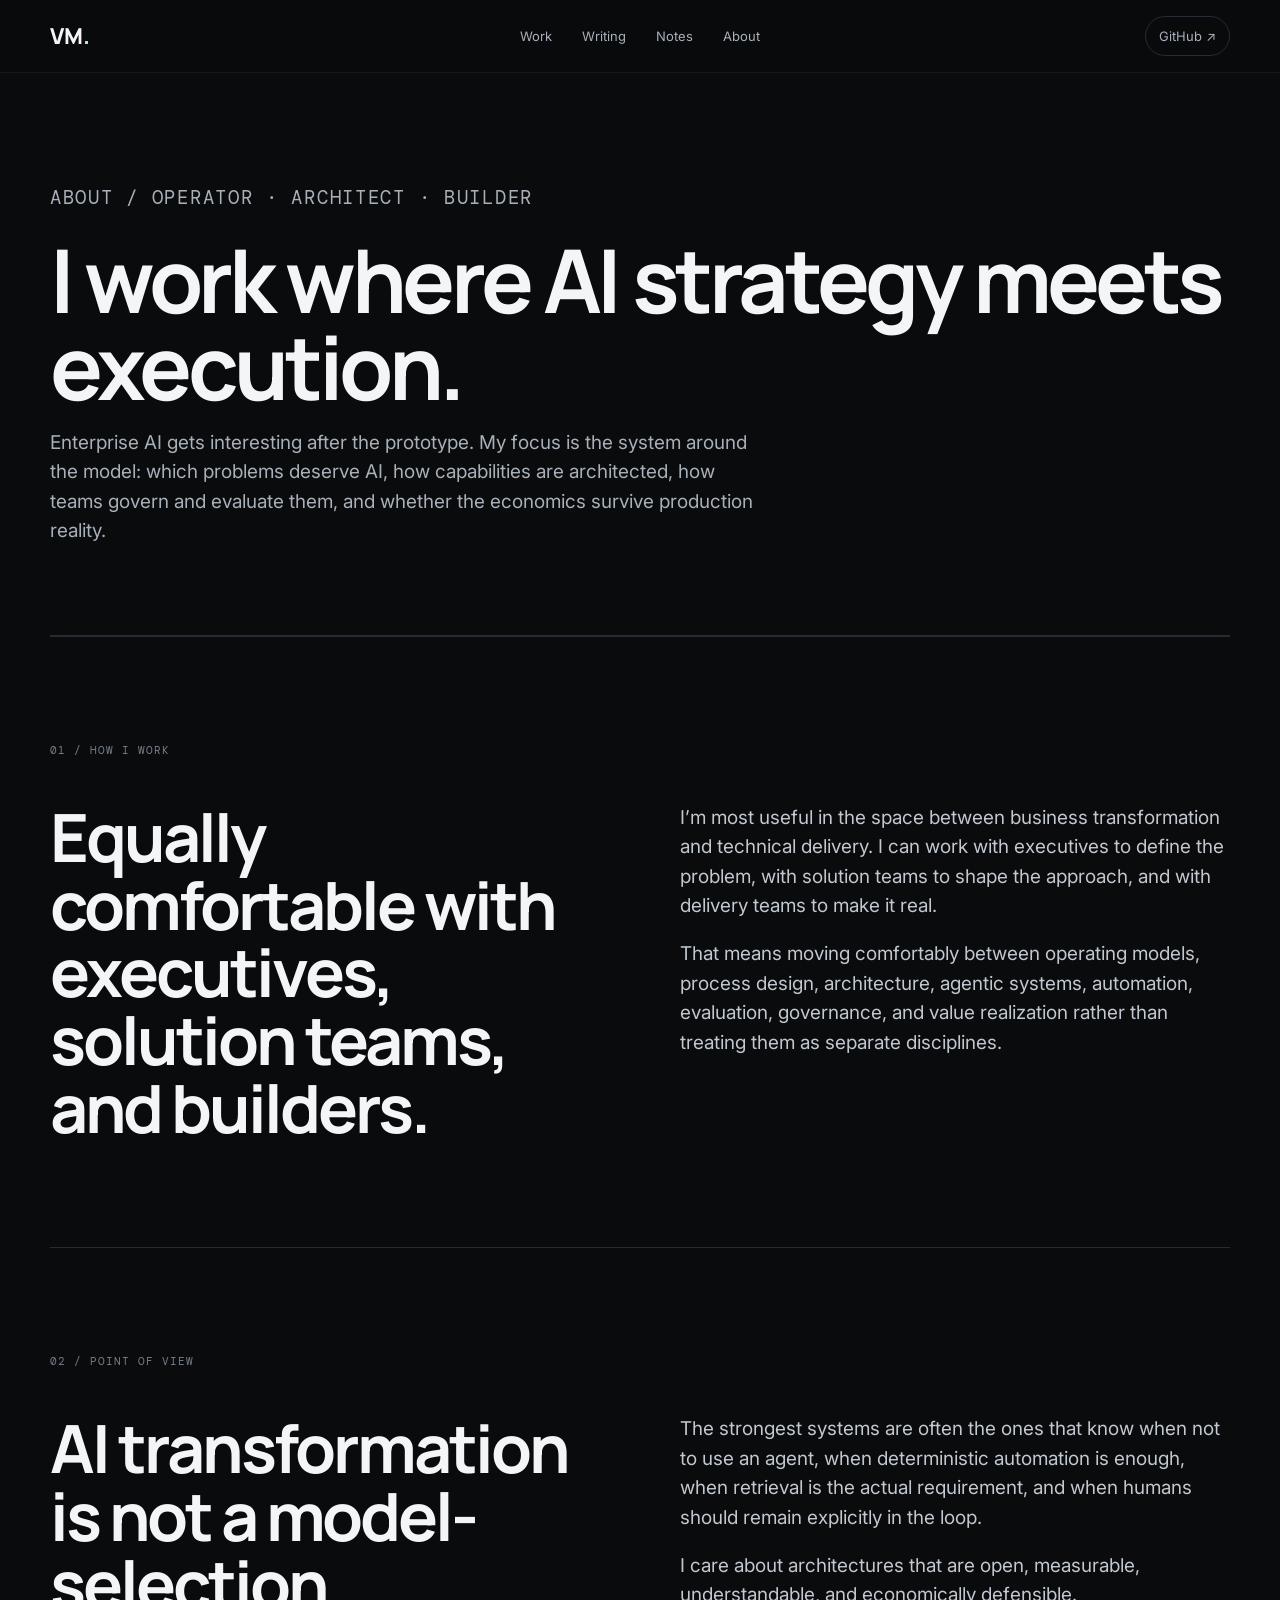
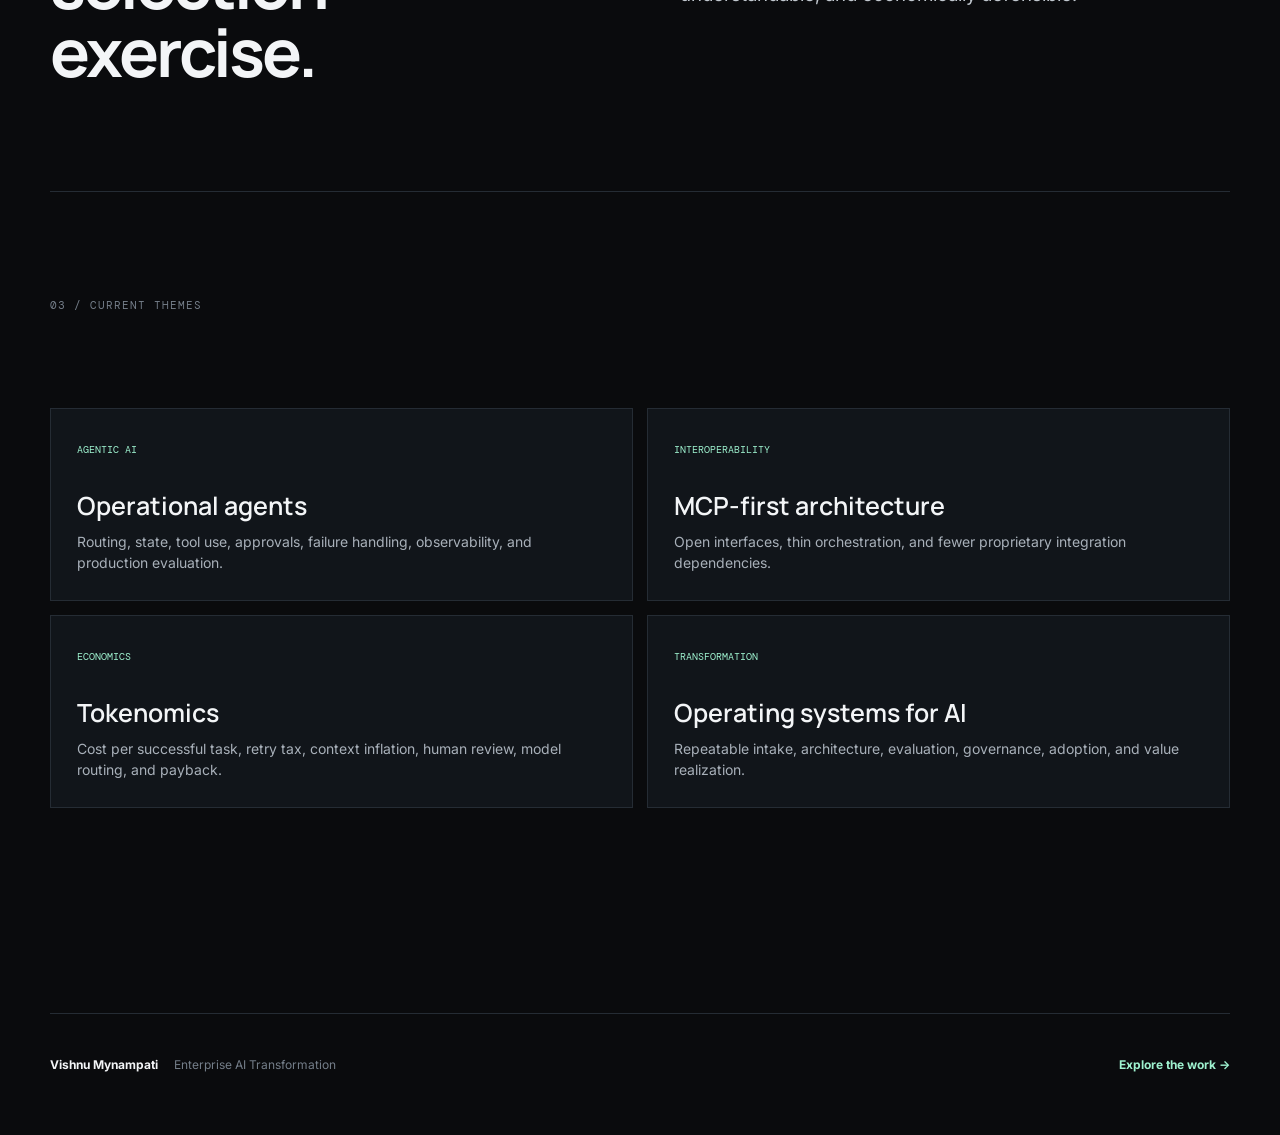
==== about.html @ d2054515 "Add dedicated about page" ====
<!doctype html><html lang="en"><head><meta charset="utf-8"><meta name="viewport" content="width=device-width,initial-scale=1"><title>About | Vishnu Mynampati</title><link rel="preconnect" href="https://fonts.googleapis.com"><link rel="preconnect" href="https://fonts.gstatic.com" crossorigin><link href="https://fonts.googleapis.com/css2?family=DM+Mono:wght@400;500&family=Inter:wght@400;500;600&family=Manrope:wght@500;600;700;800&display=swap" rel="stylesheet"><link rel="stylesheet" href="styles.css"></head><body><header class="nav-shell"><nav class="nav wrap"><a class="brand" href="index.html">VM<span>.</span></a><div class="nav-links"><a href="work.html">Work</a><a href="writing.html">Writing</a><a href="notes.html">Notes</a><a href="about.html">About</a></div><a class="nav-cta" href="https://github.com/VishnuMy">GitHub ↗</a></nav></header><main><section class="article-hero wrap"><p class="kicker">ABOUT / OPERATOR · ARCHITECT · BUILDER</p><h1>I work where AI strategy meets execution.</h1><p>Enterprise AI gets interesting after the prototype. My focus is the system around the model: which problems deserve AI, how capabilities are architected, how teams govern and evaluate them, and whether the economics survive production reality.</p></section><section class="about section wrap"><p class="section-index">01 / HOW I WORK</p><div class="about-grid"><h2>Equally comfortable with executives, solution teams, and builders.</h2><div class="about-copy"><p>I’m most useful in the space between business transformation and technical delivery. I can work with executives to define the problem, with solution teams to shape the approach, and with delivery teams to make it real.</p><p>That means moving comfortably between operating models, process design, architecture, agentic systems, automation, evaluation, governance, and value realization rather than treating them as separate disciplines.</p></div></div></section><section class="manifesto wrap section"><p class="section-index">02 / POINT OF VIEW</p><div class="manifesto-grid"><h2>AI transformation is not a model-selection exercise.</h2><div class="manifesto-copy"><p>The strongest systems are often the ones that know when not to use an agent, when deterministic automation is enough, when retrieval is the actual requirement, and when humans should remain explicitly in the loop.</p><p>I care about architectures that are open, measurable, understandable, and economically defensible.</p></div></div></section><section class="section wrap"><p class="section-index">03 / CURRENT THEMES</p><div class="note-list"><div class="note-card"><span>AGENTIC AI</span><h2>Operational agents</h2><p>Routing, state, tool use, approvals, failure handling, observability, and production evaluation.</p></div><div class="note-card"><span>INTEROPERABILITY</span><h2>MCP-first architecture</h2><p>Open interfaces, thin orchestration, and fewer proprietary integration dependencies.</p></div><div class="note-card"><span>ECONOMICS</span><h2>Tokenomics</h2><p>Cost per successful task, retry tax, context inflation, human review, model routing, and payback.</p></div><div class="note-card"><span>TRANSFORMATION</span><h2>Operating systems for AI</h2><p>Repeatable intake, architecture, evaluation, governance, adoption, and value realization.</p></div></div></section></main><footer class="footer wrap"><div><strong>Vishnu Mynampati</strong><span>Enterprise AI Transformation</span></div><div><a class="text-link" href="work.html">Explore the work →</a></div></footer></body></html>
---- styles.css ----
:root{
  --bg:#0a0b0d;--bg2:#0e1114;--panel:#11151a;--panel2:#151a20;--line:#252c34;
  --text:#f3f5f7;--muted:#a8b0b9;--muted2:#747e89;--accent:#9ef2cf;--accent2:#d9fff0;
  --max:1180px
}
*{box-sizing:border-box}html{scroll-behavior:smooth}body{margin:0;background:var(--bg);color:var(--text);font-family:Inter,Arial,sans-serif;line-height:1.55}.noise{position:fixed;inset:0;pointer-events:none;opacity:.025;background-image:url("data:image/svg+xml,%3Csvg xmlns='http://www.w3.org/2000/svg' width='180' height='180' viewBox='0 0 180 180'%3E%3Cfilter id='n'%3E%3CfeTurbulence type='fractalNoise' baseFrequency='.8' numOctaves='3' stitchTiles='stitch'/%3E%3C/filter%3E%3Crect width='100%25' height='100%25' filter='url(%23n)' opacity='.8'/%3E%3C/svg%3E")}.wrap{width:min(var(--max),calc(100% - 44px));margin:auto}.nav-shell{position:sticky;top:0;z-index:20;background:rgba(10,11,13,.88);backdrop-filter:blur(18px);border-bottom:1px solid rgba(255,255,255,.06)}.nav{height:72px;display:grid;grid-template-columns:1fr auto 1fr;align-items:center}.brand{font:800 22px Manrope,sans-serif;color:var(--text);text-decoration:none}.brand span{color:var(--accent)}.nav-links{display:flex;gap:30px}.nav-links a,.nav-cta{font-size:13px;color:var(--muted);text-decoration:none}.nav-links a:hover,.nav-cta:hover{color:var(--text)}.nav-cta{justify-self:end;border:1px solid var(--line);padding:9px 13px;border-radius:999px}.hero{min-height:78vh;padding:110px 0 90px;display:grid;grid-template-columns:minmax(0,1.55fr) minmax(320px,.65fr);gap:80px;align-items:end}.kicker,.section-index,.panel-label,.project-meta,.quote-card>span,.note-grid span{font-family:"DM Mono",monospace;letter-spacing:.09em;text-transform:uppercase}.kicker{font-size:12px;color:var(--accent);margin:0 0 24px}.hero h1{font:700 clamp(54px,7.5vw,102px)/.95 Manrope,sans-serif;letter-spacing:-.055em;margin:0;max-width:980px}.hero-lede{font-size:21px;color:#c6cdd4;max-width:820px;margin:32px 0 0}.hero-actions{display:flex;gap:12px;margin-top:36px}.button{display:inline-flex;align-items:center;justify-content:center;padding:12px 17px;text-decoration:none;font-weight:700;font-size:14px;border-radius:4px}.button.primary{background:var(--text);color:var(--bg)}.button.secondary{border:1px solid var(--line);color:var(--text)}.hero-panel{border-left:1px solid var(--line);padding-left:28px}.panel-label{font-size:11px;color:var(--muted2)}.panel-rule{width:36px;height:1px;background:var(--accent);margin:16px 0 24px}.panel-big{font:600 24px/1.2 Manrope,sans-serif;margin:0 0 30px}.panel-list{display:grid;gap:11px}.panel-list span{font:12px "DM Mono",monospace;color:var(--muted)}.section{padding:105px 0;border-top:1px solid var(--line)}.section-index{font-size:11px;color:var(--muted2);margin:0 0 44px}.manifesto-grid,.about-grid,.writing-layout{display:grid;grid-template-columns:1fr 1fr;gap:80px}.manifesto h2,.section-head h2,.writing-feature h2,.about h2{font:700 clamp(40px,5.2vw,70px)/1.02 Manrope,sans-serif;letter-spacing:-.045em;margin:0}.manifesto-copy,.about-copy{font-size:19px;color:#c1c8cf}.manifesto-copy p:first-child,.about-copy p:first-child{margin-top:0}.section-head{display:flex;justify-content:space-between;align-items:end;gap:40px;margin-bottom:45px}.section-head p{max-width:430px;color:var(--muted);margin:0}.pipeline{display:grid;grid-template-columns:repeat(7,1fr);border:1px solid var(--line);margin-bottom:28px}.stage{min-height:170px;padding:20px 16px;border-right:1px solid var(--line);display:flex;flex-direction:column}.stage:last-child{border-right:0}.stage span{font:11px "DM Mono",monospace;color:var(--accent)}.stage strong{font:600 19px Manrope,sans-serif;margin-top:auto}.stage small{font-size:12px;color:var(--muted);margin-top:8px}.text-link{color:var(--accent);text-decoration:none;font-weight:700}.project-grid{display:grid;grid-template-columns:repeat(2,1fr);gap:16px}.project{min-height:310px;background:linear-gradient(180deg,var(--panel),#0f1317);border:1px solid var(--line);padding:28px;text-decoration:none;color:inherit;display:flex;flex-direction:column;transition:transform .18s ease,border-color .18s ease}.project:hover{transform:translateY(-3px);border-color:#3d4854}.project.flagship{grid-column:1/-1;min-height:340px;background:radial-gradient(circle at 85% 20%,rgba(158,242,207,.08),transparent 28%),linear-gradient(180deg,#12181c,#0f1316)}.project-meta{display:flex;justify-content:space-between;font-size:10px;color:var(--muted2)}.project h3{font:700 34px/1.05 Manrope,sans-serif;letter-spacing:-.035em;margin:70px 0 14px}.project.flagship h3{font-size:46px}.project p{color:var(--muted);max-width:720px;margin:0}.project-foot{margin-top:auto;display:flex;justify-content:space-between;align-items:center;color:var(--accent);font-size:13px}.writing-layout{align-items:stretch}.feature-copy{font-size:19px;color:var(--muted);max-width:680px}.quote-card{background:var(--panel);border:1px solid var(--line);padding:34px;display:flex;flex-direction:column;justify-content:space-between;min-height:340px}.quote-card>span{font-size:10px;color:var(--accent)}blockquote{font:600 30px/1.2 Manrope,sans-serif;letter-spacing:-.025em;margin:0;color:#dfe5e9}.note-grid{display:grid;grid-template-columns:repeat(4,1fr);gap:12px;margin-bottom:26px}.note-grid article{border-top:1px solid var(--line);padding:20px 2px 0}.note-grid span{font-size:10px;color:var(--accent)}.note-grid p{color:var(--muted);font-size:14px}.about-links{display:flex;gap:22px;margin-top:28px}.about-links a{color:var(--accent);text-decoration:none;font-weight:700}.footer{border-top:1px solid var(--line);padding:42px 0 60px;display:flex;justify-content:space-between;color:var(--muted2);font-size:12px}.footer div:first-child{display:flex;gap:16px}.footer strong{color:var(--text)}
.article-hero{padding:110px 0 70px;border-bottom:1px solid var(--line)}.article-hero h1{font:700 clamp(48px,7vw,88px)/.98 Manrope,sans-serif;letter-spacing:-.05em;margin:12px 0 18px}.article-hero p{color:var(--muted);font-size:19px;max-width:720px}.content-list{padding:50px 0 100px}.essay-card{display:grid;grid-template-columns:150px 1fr auto;gap:28px;align-items:start;padding:30px 0;border-bottom:1px solid var(--line);text-decoration:none;color:inherit}.essay-card .tag{font:10px "DM Mono",monospace;color:var(--accent)}.essay-card h2{font:600 28px/1.15 Manrope,sans-serif;margin:0 0 9px;letter-spacing:-.025em}.essay-card p{color:var(--muted);margin:0;max-width:700px}.essay-card b{color:var(--accent)}.note-list{display:grid;grid-template-columns:repeat(2,1fr);gap:14px;padding:50px 0 100px}.note-card{border:1px solid var(--line);background:var(--panel);padding:26px;min-height:190px}.note-card span{font:10px "DM Mono",monospace;color:var(--accent)}.note-card h2{font:600 25px Manrope,sans-serif;margin:28px 0 8px}.note-card p{color:var(--muted);font-size:14px;margin:0}
.longform{padding:90px 0 110px}.longform-head{max-width:980px;padding-bottom:54px;border-bottom:1px solid var(--line)}.longform-head h1{font:700 clamp(52px,7vw,92px)/.95 Manrope,sans-serif;letter-spacing:-.055em;margin:12px 0 22px}.standfirst{font-size:22px;color:#c7ced5;max-width:760px}.byline-row{display:flex;gap:22px;margin-top:28px;color:var(--muted2);font:11px "DM Mono",monospace;text-transform:uppercase;letter-spacing:.06em}.longform-body{display:grid;grid-template-columns:260px minmax(0,720px);gap:70px;padding-top:58px;justify-content:center}.article-aside{position:sticky;top:110px;align-self:start;border-top:1px solid var(--accent);padding-top:15px}.article-aside span{font:10px "DM Mono",monospace;color:var(--accent)}.article-aside p{font-size:14px;color:var(--muted)}.prose{font-size:19px;line-height:1.75;color:#cbd1d7}.prose h2{font:700 36px/1.1 Manrope,sans-serif;color:var(--text);letter-spacing:-.035em;margin:58px 0 18px}.prose h2:first-child{margin-top:0}.prose p{margin:0 0 25px}.pullquote{font:600 31px/1.25 Manrope,sans-serif;color:var(--text);border-left:2px solid var(--accent);padding-left:24px;margin:45px 0}.article-end{display:flex;justify-content:space-between;border-top:1px solid var(--line);padding-top:24px;margin-top:55px}.article-end a{color:var(--accent);text-decoration:none;font-weight:700;font-size:14px}
@media(max-width:900px){.nav{grid-template-columns:auto 1fr auto}.nav-links{display:none}.hero{grid-template-columns:1fr;min-height:auto;gap:55px;padding-top:80px}.hero-panel{border-left:0;border-top:1px solid var(--line);padding:28px 0 0}.manifesto-grid,.about-grid,.writing-layout{grid-template-columns:1fr;gap:38px}.pipeline{grid-template-columns:repeat(2,1fr)}.stage{border-bottom:1px solid var(--line)}.project-grid,.note-grid,.note-list{grid-template-columns:1fr 1fr}.essay-card{grid-template-columns:110px 1fr}.essay-card b{display:none}.longform-body{grid-template-columns:1fr}.article-aside{position:static;max-width:720px}.longform-head{max-width:760px}}
@media(max-width:640px){.wrap{width:min(var(--max),calc(100% - 28px))}.hero{padding:70px 0}.hero h1{font-size:50px}.hero-lede{font-size:18px}.hero-actions{flex-direction:column;align-items:flex-start}.section{padding:72px 0}.section-head{display:block}.section-head p{margin-top:18px}.pipeline,.project-grid,.note-grid,.note-list{grid-template-columns:1fr}.project.flagship{grid-column:auto}.project h3,.project.flagship h3{font-size:31px}.manifesto h2,.section-head h2,.writing-feature h2,.about h2{font-size:42px}.footer{flex-direction:column;gap:18px}.footer div:first-child{flex-direction:column;gap:3px}.essay-card{grid-template-columns:1fr;gap:10px}.longform{padding-top:65px}.longform-head h1{font-size:52px}.standfirst{font-size:19px}.byline-row{flex-wrap:wrap}.prose{font-size:18px}.pullquote{font-size:26px}.article-end{flex-direction:column;gap:14px}}
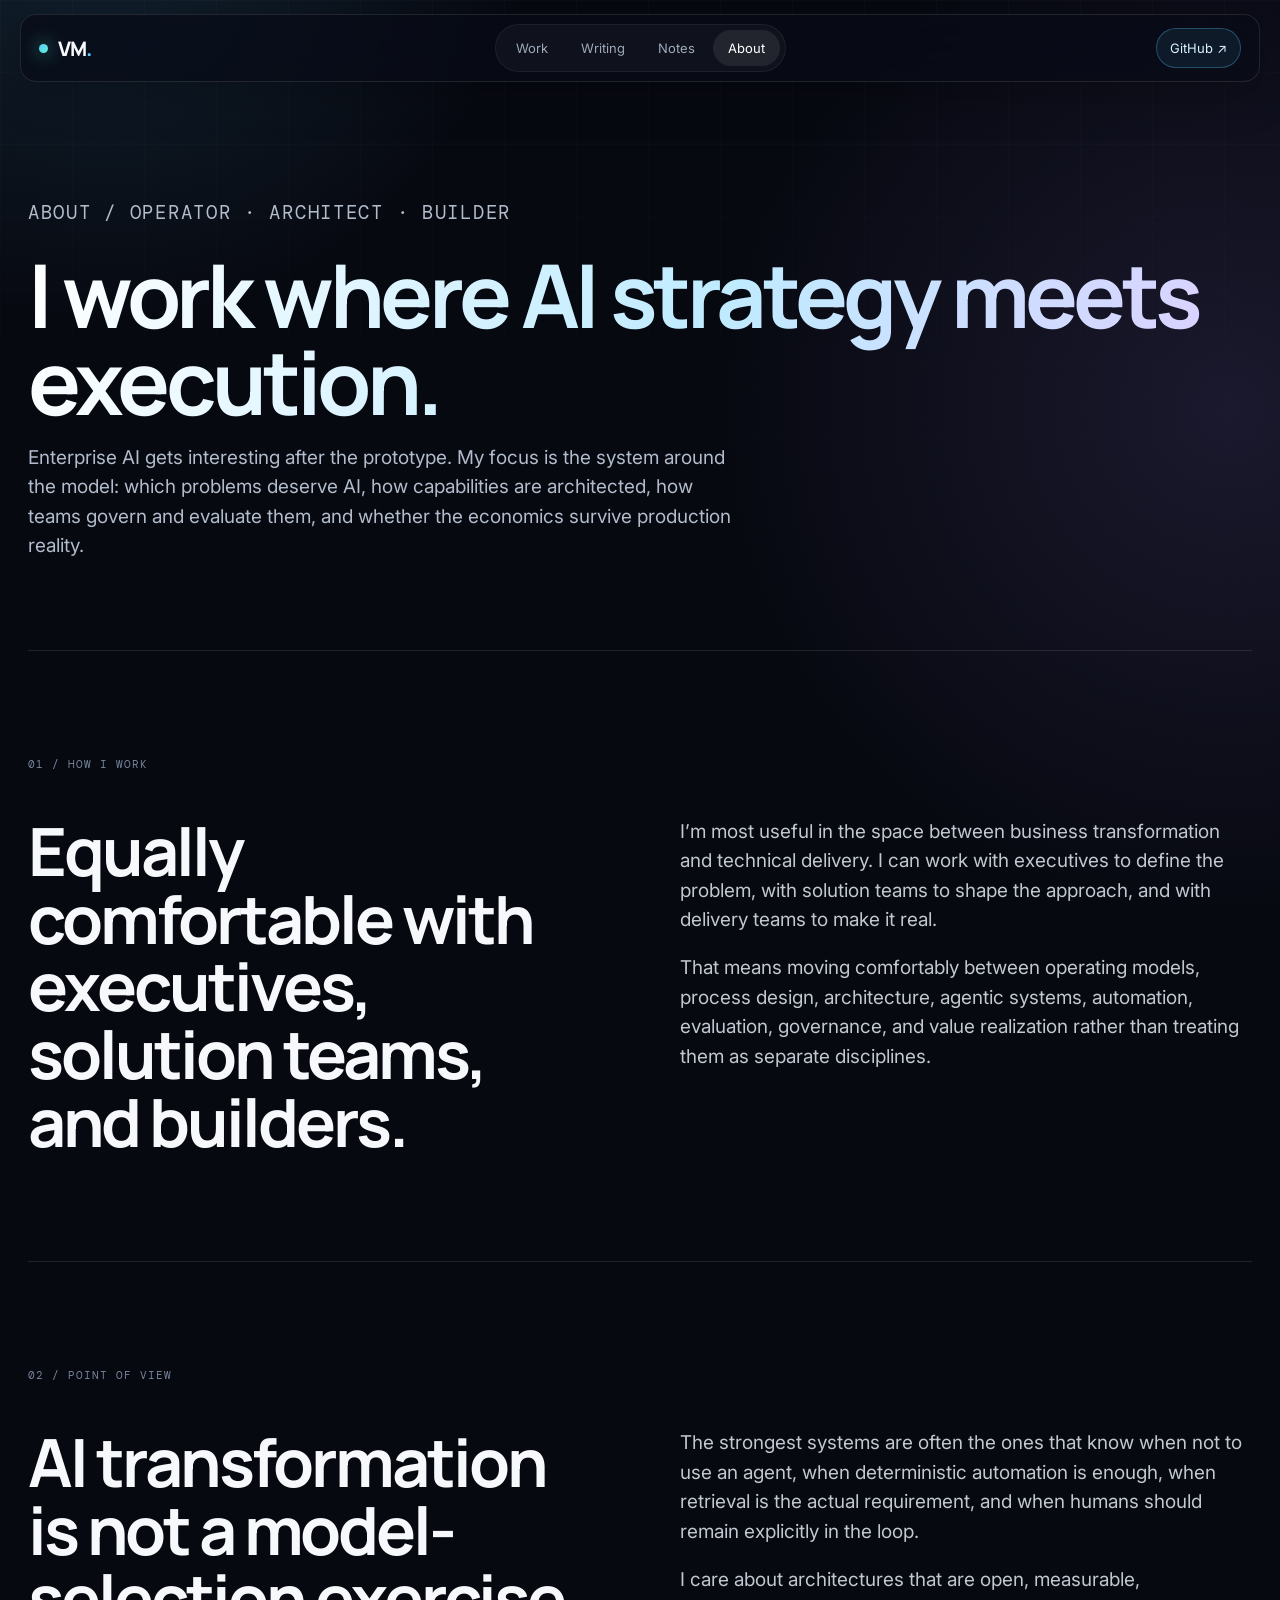
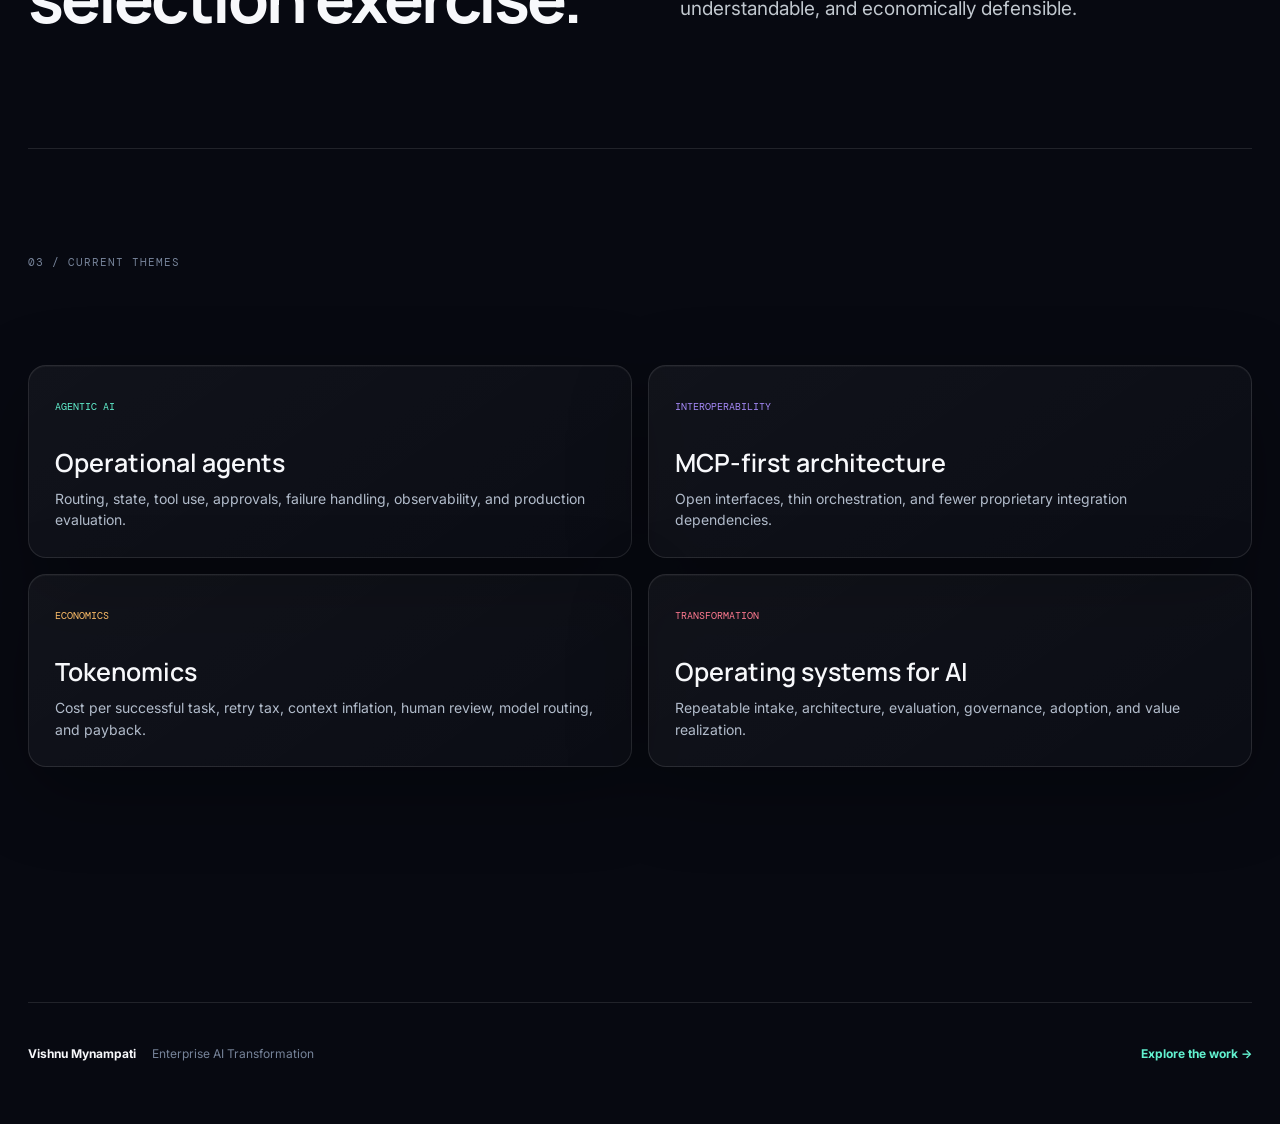
==== commit 1ea8eb0c: "Publish agent guardrails article and refresh site experience" ====
--- a/about.html
+++ b/about.html
@@ -1 +1,26 @@
-<!doctype html><html lang="en"><head><meta charset="utf-8"><meta name="viewport" content="width=device-width,initial-scale=1"><title>About | Vishnu Mynampati</title><link rel="preconnect" href="https://fonts.googleapis.com"><link rel="preconnect" href="https://fonts.gstatic.com" crossorigin><link href="https://fonts.googleapis.com/css2?family=DM+Mono:wght@400;500&family=Inter:wght@400;500;600&family=Manrope:wght@500;600;700;800&display=swap" rel="stylesheet"><link rel="stylesheet" href="styles.css"></head><body><header class="nav-shell"><nav class="nav wrap"><a class="brand" href="index.html">VM<span>.</span></a><div class="nav-links"><a href="work.html">Work</a><a href="writing.html">Writing</a><a href="notes.html">Notes</a><a href="about.html">About</a></div><a class="nav-cta" href="https://github.com/VishnuMy">GitHub ↗</a></nav></header><main><section class="article-hero wrap"><p class="kicker">ABOUT / OPERATOR · ARCHITECT · BUILDER</p><h1>I work where AI strategy meets execution.</h1><p>Enterprise AI gets interesting after the prototype. My focus is the system around the model: which problems deserve AI, how capabilities are architected, how teams govern and evaluate them, and whether the economics survive production reality.</p></section><section class="about section wrap"><p class="section-index">01 / HOW I WORK</p><div class="about-grid"><h2>Equally comfortable with executives, solution teams, and builders.</h2><div class="about-copy"><p>I’m most useful in the space between business transformation and technical delivery. I can work with executives to define the problem, with solution teams to shape the approach, and with delivery teams to make it real.</p><p>That means moving comfortably between operating models, process design, architecture, agentic systems, automation, evaluation, governance, and value realization rather than treating them as separate disciplines.</p></div></div></section><section class="manifesto wrap section"><p class="section-index">02 / POINT OF VIEW</p><div class="manifesto-grid"><h2>AI transformation is not a model-selection exercise.</h2><div class="manifesto-copy"><p>The strongest systems are often the ones that know when not to use an agent, when deterministic automation is enough, when retrieval is the actual requirement, and when humans should remain explicitly in the loop.</p><p>I care about architectures that are open, measurable, understandable, and economically defensible.</p></div></div></section><section class="section wrap"><p class="section-index">03 / CURRENT THEMES</p><div class="note-list"><div class="note-card"><span>AGENTIC AI</span><h2>Operational agents</h2><p>Routing, state, tool use, approvals, failure handling, observability, and production evaluation.</p></div><div class="note-card"><span>INTEROPERABILITY</span><h2>MCP-first architecture</h2><p>Open interfaces, thin orchestration, and fewer proprietary integration dependencies.</p></div><div class="note-card"><span>ECONOMICS</span><h2>Tokenomics</h2><p>Cost per successful task, retry tax, context inflation, human review, model routing, and payback.</p></div><div class="note-card"><span>TRANSFORMATION</span><h2>Operating systems for AI</h2><p>Repeatable intake, architecture, evaluation, governance, adoption, and value realization.</p></div></div></section></main><footer class="footer wrap"><div><strong>Vishnu Mynampati</strong><span>Enterprise AI Transformation</span></div><div><a class="text-link" href="work.html">Explore the work →</a></div></footer></body></html>+<!doctype html>
+<html lang="en">
+<head>
+  <meta charset="utf-8" />
+  <meta name="viewport" content="width=device-width,initial-scale=1" />
+  <title>About | Vishnu Mynampati</title>
+  <meta name="description" content="Enterprise AI operator, architect, and builder working where transformation strategy meets technical execution." />
+  <link rel="preconnect" href="https://fonts.googleapis.com" />
+  <link rel="preconnect" href="https://fonts.gstatic.com" crossorigin />
+  <link href="https://fonts.googleapis.com/css2?family=DM+Mono:wght@400;500&family=Inter:wght@400;500;600&family=Manrope:wght@500;600;700;800&display=swap" rel="stylesheet" />
+  <link rel="stylesheet" href="styles.css" />
+  <link rel="stylesheet" href="experience.css" />
+</head>
+<body>
+  <div class="noise" aria-hidden="true"></div>
+  <header class="nav-shell"><nav class="nav wrap" aria-label="Primary navigation"><a class="brand" href="index.html">VM<span>.</span></a><div class="nav-links"><a href="work.html">Work</a><a href="writing.html">Writing</a><a href="notes.html">Notes</a><a class="active" href="about.html">About</a></div><a class="nav-cta" href="https://github.com/VishnuMy">GitHub ↗</a></nav></header>
+  <main>
+    <section class="article-hero wrap"><p class="kicker">ABOUT / OPERATOR · ARCHITECT · BUILDER</p><h1>I work where AI strategy meets execution.</h1><p>Enterprise AI gets interesting after the prototype. My focus is the system around the model: which problems deserve AI, how capabilities are architected, how teams govern and evaluate them, and whether the economics survive production reality.</p></section>
+    <section class="about section wrap"><p class="section-index">01 / HOW I WORK</p><div class="about-grid"><h2>Equally comfortable with executives, solution teams, and builders.</h2><div class="about-copy"><p>I’m most useful in the space between business transformation and technical delivery. I can work with executives to define the problem, with solution teams to shape the approach, and with delivery teams to make it real.</p><p>That means moving comfortably between operating models, process design, architecture, agentic systems, automation, evaluation, governance, and value realization rather than treating them as separate disciplines.</p></div></div></section>
+    <section class="manifesto wrap section"><p class="section-index">02 / POINT OF VIEW</p><div class="manifesto-grid"><h2>AI transformation is not a model-selection exercise.</h2><div class="manifesto-copy"><p>The strongest systems are often the ones that know when not to use an agent, when deterministic automation is enough, when retrieval is the actual requirement, and when humans should remain explicitly in the loop.</p><p>I care about architectures that are open, measurable, understandable, and economically defensible.</p></div></div></section>
+    <section class="section wrap"><p class="section-index">03 / CURRENT THEMES</p><div class="note-list"><div class="note-card"><span>AGENTIC AI</span><h2>Operational agents</h2><p>Routing, state, tool use, approvals, failure handling, observability, and production evaluation.</p></div><div class="note-card"><span>INTEROPERABILITY</span><h2>MCP-first architecture</h2><p>Open interfaces, thin orchestration, and fewer proprietary integration dependencies.</p></div><div class="note-card"><span>ECONOMICS</span><h2>Tokenomics</h2><p>Cost per successful task, retry tax, context inflation, human review, model routing, and payback.</p></div><div class="note-card"><span>TRANSFORMATION</span><h2>Operating systems for AI</h2><p>Repeatable intake, architecture, evaluation, governance, adoption, and value realization.</p></div></div></section>
+  </main>
+  <footer class="footer wrap"><div><strong>Vishnu Mynampati</strong><span>Enterprise AI Transformation</span></div><div><a class="text-link" href="work.html">Explore the work →</a></div></footer>
+  <script src="site.js" defer></script>
+</body>
+</html>
--- a/experience.css
+++ b/experience.css
@@ -0,0 +1,279 @@
+:root{
+  --bg:#070911;
+  --bg-soft:#0b1020;
+  --panel:#101725;
+  --panel-strong:#151d2e;
+  --line:rgba(255,255,255,.105);
+  --line-bright:rgba(255,255,255,.2);
+  --text:#f7f8fb;
+  --muted:#b2bccb;
+  --muted2:#768399;
+  --accent:#62f2d0;
+  --cyan:#5ac8ff;
+  --violet:#a78bfa;
+  --amber:#ffbf69;
+  --coral:#ff7a90;
+  --max:1240px;
+  --radius:22px;
+  --shadow:0 24px 80px rgba(0,0,0,.32);
+}
+
+*{box-sizing:border-box}
+html{scroll-behavior:smooth;scroll-padding-top:96px}
+body{
+  margin:0;
+  overflow-x:hidden;
+  background:
+    radial-gradient(circle at 8% -4%,rgba(90,200,255,.14),transparent 27rem),
+    radial-gradient(circle at 96% 15%,rgba(167,139,250,.12),transparent 32rem),
+    var(--bg);
+  color:var(--text);
+}
+body::before{
+  content:"";
+  position:fixed;
+  inset:0;
+  z-index:-1;
+  pointer-events:none;
+  background-image:linear-gradient(rgba(255,255,255,.018) 1px,transparent 1px),linear-gradient(90deg,rgba(255,255,255,.018) 1px,transparent 1px);
+  background-size:72px 72px;
+  mask-image:linear-gradient(to bottom,black,transparent 75%);
+}
+a,button{transition:color .2s ease,background-color .2s ease,border-color .2s ease,transform .2s ease,box-shadow .2s ease}
+a:focus-visible,button:focus-visible,input:focus-visible,summary:focus-visible{outline:2px solid var(--cyan);outline-offset:4px}
+::selection{background:rgba(98,242,208,.26);color:#fff}
+.noise{opacity:.035;mix-blend-mode:soft-light}
+.wrap{width:min(var(--max),calc(100% - 56px))}
+
+/* Navigation */
+.nav-shell{
+  top:14px;
+  width:min(var(--max),calc(100% - 32px));
+  margin:0 auto;
+  background:rgba(9,12,22,.74);
+  border:1px solid rgba(255,255,255,.1);
+  border-radius:16px;
+  box-shadow:0 12px 45px rgba(0,0,0,.22);
+  backdrop-filter:blur(22px) saturate(140%);
+}
+.nav{height:66px;width:100%;padding:0 18px}
+.brand{display:inline-flex;align-items:center;font-size:20px;letter-spacing:-.04em}
+.brand::before{content:"";width:9px;height:9px;margin-right:10px;border-radius:50%;background:linear-gradient(135deg,var(--cyan),var(--accent));box-shadow:0 0 18px rgba(98,242,208,.8)}
+.brand span{color:var(--cyan)}
+.nav-links{padding:5px;background:rgba(255,255,255,.035);border:1px solid rgba(255,255,255,.06);border-radius:999px;gap:3px}
+.nav-links a{padding:8px 15px;border-radius:999px;color:#9ea9b9}
+.nav-links a:hover,.nav-links a.active{background:rgba(255,255,255,.08);color:#fff}
+.nav-cta{border-color:rgba(90,200,255,.3);background:rgba(90,200,255,.08);color:#d9f3ff}
+.nav-cta:hover{background:rgba(90,200,255,.15);border-color:rgba(90,200,255,.55);transform:translateY(-1px)}
+
+/* Shared immersive surfaces */
+.glass-pane,.story-card,.feature-essay,.hub-card,.project,.note-card,.architecture-figure,.value-migration,.thesis-banner,.evidence-card,.research-callout,.final-thesis{
+  border-color:var(--line);
+  box-shadow:inset 0 1px 0 rgba(255,255,255,.035),var(--shadow);
+}
+.eyebrow,.pane-tag,.rail-heading span,.metric-label{
+  font:500 10px/1.2 "DM Mono",monospace;
+  letter-spacing:.11em;
+  text-transform:uppercase;
+}
+.eyebrow{display:inline-flex;align-items:center;gap:9px;color:#c8d2df}
+.eyebrow::before{content:"";width:24px;height:1px;background:currentColor}
+.gradient-text{background:linear-gradient(110deg,#fff 4%,#b9e8ff 42%,#cbbcff 72%,#fff0d3);-webkit-background-clip:text;background-clip:text;color:transparent}
+.button{min-height:46px;padding:12px 19px;border-radius:999px}
+.button.primary{background:linear-gradient(120deg,var(--cyan),var(--accent));color:#061017;box-shadow:0 10px 32px rgba(90,200,255,.2)}
+.button.primary:hover{transform:translateY(-2px);box-shadow:0 14px 38px rgba(90,200,255,.3)}
+.button.secondary{background:rgba(255,255,255,.045);border-color:var(--line-bright)}
+.button.secondary:hover{background:rgba(255,255,255,.09);border-color:rgba(255,255,255,.32)}
+.reveal{opacity:0;transform:translateY(18px)}
+.reveal.is-visible{opacity:1;transform:none;transition:opacity .65s ease,transform .65s cubic-bezier(.22,1,.36,1)}
+
+/* Cinematic home */
+.home-page main{padding-top:44px}
+.cinema-hero{position:relative;min-height:740px;padding:88px 0 70px;display:grid;grid-template-columns:minmax(0,1.1fr) minmax(360px,.9fr);gap:54px;align-items:center}
+.cinema-hero::before{content:"";position:absolute;inset:3% -12% 0 42%;z-index:-1;background:radial-gradient(circle at 45% 40%,rgba(90,200,255,.16),transparent 38%),radial-gradient(circle at 74% 55%,rgba(167,139,250,.18),transparent 31%);filter:blur(12px)}
+.hero-copy h1{font:750 clamp(60px,7.4vw,104px)/.92 Manrope,sans-serif;letter-spacing:-.066em;margin:24px 0 27px;max-width:870px}
+.hero-copy .home-lede{font-size:20px;line-height:1.65;max-width:720px;color:#bdc7d6;margin:0}
+.hero-copy .hero-actions{margin-top:33px}
+.hero-proof{display:flex;gap:20px;flex-wrap:wrap;margin-top:38px;color:var(--muted2);font:10px "DM Mono",monospace;text-transform:uppercase;letter-spacing:.07em}
+.hero-proof span{display:flex;gap:8px;align-items:center}
+.hero-proof span::before{content:"";width:6px;height:6px;border-radius:50%;background:var(--accent);box-shadow:0 0 12px rgba(98,242,208,.6)}
+.control-visual{position:relative;min-height:540px;border:1px solid var(--line);border-radius:32px;background:linear-gradient(145deg,rgba(21,29,46,.94),rgba(8,11,19,.72));box-shadow:0 35px 110px rgba(0,0,0,.45),inset 0 1px rgba(255,255,255,.06);overflow:hidden;padding:26px}
+.control-visual::before{content:"";position:absolute;width:340px;height:340px;border-radius:50%;top:-160px;right:-100px;background:rgba(167,139,250,.22);filter:blur(60px)}
+.visual-top{position:relative;display:flex;justify-content:space-between;color:#9ca8ba;font:10px "DM Mono",monospace;letter-spacing:.08em;text-transform:uppercase}
+.live-dot{display:flex;align-items:center;gap:8px;color:#b6ffeb}
+.live-dot::before{content:"";width:7px;height:7px;border-radius:50%;background:var(--accent);animation:pulse 2s infinite}
+.agent-stack{position:relative;margin-top:57px;display:grid;gap:18px}
+.agent-node{position:relative;min-height:105px;padding:20px 20px 18px 73px;border:1px solid rgba(255,255,255,.11);border-radius:18px;background:rgba(255,255,255,.045);backdrop-filter:blur(10px)}
+.agent-node::before{content:attr(data-index);position:absolute;left:19px;top:20px;width:36px;height:36px;display:grid;place-items:center;border-radius:12px;background:var(--node-color);color:#061017;font:700 11px "DM Mono",monospace;box-shadow:0 0 28px color-mix(in srgb,var(--node-color) 40%,transparent)}
+.agent-node:not(:last-child)::after{content:"";position:absolute;width:1px;height:19px;bottom:-19px;left:37px;background:linear-gradient(var(--node-color),rgba(255,255,255,.1))}
+.agent-node span{display:block;color:#8e9aad;font:9px "DM Mono",monospace;letter-spacing:.09em;text-transform:uppercase}
+.agent-node strong{display:block;font:650 19px Manrope,sans-serif;margin-top:7px}
+.agent-node small{display:block;color:var(--muted2);margin-top:5px}
+.agent-node.model{--node-color:var(--violet)}.agent-node.gateway{--node-color:var(--cyan)}.agent-node.action{--node-color:var(--amber)}
+.visual-caption{position:absolute;left:26px;right:26px;bottom:22px;display:flex;justify-content:space-between;color:var(--muted2);font:9px "DM Mono",monospace;text-transform:uppercase;letter-spacing:.07em}
+
+.browse-section{padding:24px 0 72px}
+.rail-heading{display:flex;justify-content:space-between;gap:30px;align-items:end;margin-bottom:19px}
+.rail-heading span{color:var(--cyan)}
+.rail-heading h2{font:700 clamp(30px,4vw,48px)/1.05 Manrope,sans-serif;letter-spacing:-.04em;margin:8px 0 0}
+.rail-controls{display:flex;gap:8px}
+.rail-control{width:42px;height:42px;border:1px solid var(--line);border-radius:50%;background:rgba(255,255,255,.045);color:#fff;font-size:18px;cursor:pointer}
+.rail-control:hover{background:rgba(255,255,255,.1);transform:scale(1.04)}
+.content-rail{display:grid;grid-auto-flow:column;grid-auto-columns:minmax(310px,31%);gap:16px;overflow-x:auto;scroll-snap-type:x mandatory;scrollbar-width:none;padding:8px 2px 32px}
+.content-rail::-webkit-scrollbar{display:none}
+.story-card{position:relative;min-height:365px;padding:25px;border:1px solid var(--line);border-radius:var(--radius);overflow:hidden;color:inherit;text-decoration:none;scroll-snap-align:start;display:flex;flex-direction:column;background:linear-gradient(155deg,var(--card-tint,rgba(90,200,255,.12)),rgba(15,21,34,.96) 42%,#0b0e17)}
+.story-card::before{content:"";position:absolute;inset:0;background:radial-gradient(circle at 83% 8%,var(--card-glow,rgba(90,200,255,.28)),transparent 34%);opacity:.74}
+.story-card>*{position:relative}
+.story-card:hover{transform:translateY(-7px) scale(1.012);border-color:var(--card-border,rgba(90,200,255,.5));box-shadow:0 28px 80px rgba(0,0,0,.5)}
+.story-card[data-tone="violet"]{--card-tint:rgba(167,139,250,.14);--card-glow:rgba(167,139,250,.32);--card-border:rgba(167,139,250,.52)}
+.story-card[data-tone="amber"]{--card-tint:rgba(255,191,105,.13);--card-glow:rgba(255,191,105,.27);--card-border:rgba(255,191,105,.5)}
+.story-card[data-tone="coral"]{--card-tint:rgba(255,122,144,.12);--card-glow:rgba(255,122,144,.25);--card-border:rgba(255,122,144,.48)}
+.story-card[data-tone="mint"]{--card-tint:rgba(98,242,208,.12);--card-glow:rgba(98,242,208,.25);--card-border:rgba(98,242,208,.48)}
+.pane-tag{color:#c9d4e1;display:flex;justify-content:space-between}
+.pane-tag b{font-size:16px;color:var(--card-border,var(--cyan))}
+.story-card h3{font:700 33px/1.04 Manrope,sans-serif;letter-spacing:-.04em;margin:auto 0 13px;max-width:360px}
+.story-card p{color:var(--muted);font-size:14px;margin:0;max-width:390px}
+.story-card .card-action{margin-top:22px;color:#e8f7ff;font:600 12px Manrope,sans-serif}
+
+.system-pane{position:relative;margin:10px auto 100px;padding:46px;border:1px solid var(--line);border-radius:28px;background:linear-gradient(140deg,rgba(16,23,37,.97),rgba(9,12,21,.95));box-shadow:var(--shadow);overflow:hidden}
+.system-pane::before{content:"";position:absolute;inset:auto -5% -60% 25%;height:360px;background:radial-gradient(ellipse,rgba(90,200,255,.12),transparent 65%)}
+.system-pane-head{position:relative;display:grid;grid-template-columns:1fr .72fr;gap:60px;align-items:end;margin-bottom:38px}
+.system-pane h2{font:700 clamp(38px,5vw,64px)/.98 Manrope,sans-serif;letter-spacing:-.05em;margin:8px 0 0}
+.system-pane-head p{color:var(--muted);font-size:16px;margin:0}
+.interactive-flow{position:relative;display:grid;grid-template-columns:repeat(7,1fr);gap:9px}
+.flow-step{min-width:0;min-height:174px;padding:17px 13px;border:1px solid var(--line);border-radius:15px;background:rgba(255,255,255,.028);color:#fff;text-align:left;cursor:pointer;display:flex;flex-direction:column;overflow:hidden}
+.flow-step::before{content:attr(data-number);font:10px "DM Mono",monospace;color:var(--step-color,var(--cyan))}
+.flow-step::after{content:"";height:3px;width:24px;margin-top:auto;margin-bottom:12px;background:var(--step-color,var(--cyan));box-shadow:0 0 15px var(--step-color,var(--cyan));border-radius:3px;transition:width .25s ease}
+.flow-step strong{font:650 14px Manrope,sans-serif;order:3}
+.flow-step small{color:var(--muted2);font-size:10px;order:4;margin-top:5px}
+.flow-step:hover,.flow-step[aria-selected="true"]{background:rgba(255,255,255,.075);border-color:color-mix(in srgb,var(--step-color,var(--cyan)) 48%,transparent);transform:translateY(-4px)}
+.flow-step[aria-selected="true"]::after{width:52px}
+.flow-step:nth-child(2),.flow-step:nth-child(6){--step-color:var(--violet)}.flow-step:nth-child(3),.flow-step:nth-child(7){--step-color:var(--amber)}.flow-step:nth-child(4){--step-color:var(--coral)}.flow-step:nth-child(5){--step-color:var(--accent)}
+.flow-detail{position:relative;margin-top:16px;padding:20px 22px;border:1px solid rgba(90,200,255,.2);border-radius:15px;background:rgba(90,200,255,.055);display:grid;grid-template-columns:170px 1fr;gap:20px;align-items:center}
+.flow-detail span{color:var(--cyan);font:10px "DM Mono",monospace;text-transform:uppercase;letter-spacing:.09em}
+.flow-detail p{margin:0;color:#c0cad8}
+
+.insight-banner{position:relative;margin-bottom:105px;min-height:480px;border:1px solid var(--line);border-radius:30px;overflow:hidden;background:linear-gradient(110deg,rgba(8,11,19,.96) 0 44%,rgba(12,20,35,.78)),radial-gradient(circle at 80% 40%,rgba(167,139,250,.34),transparent 31%)}
+.insight-banner::after{content:"";position:absolute;width:460px;height:460px;right:-30px;top:10px;border:1px solid rgba(255,255,255,.11);border-radius:50%;box-shadow:0 0 0 52px rgba(90,200,255,.025),0 0 0 104px rgba(167,139,250,.025);animation:float 7s ease-in-out infinite}
+.insight-copy{position:relative;z-index:1;padding:52px;max-width:730px}
+.insight-copy h2{font:700 clamp(42px,6vw,72px)/.98 Manrope,sans-serif;letter-spacing:-.052em;margin:22px 0}
+.insight-copy p{font-size:18px;color:var(--muted);max-width:630px}
+
+/* Publication and article browsing */
+.article-hero{padding-top:130px;border-bottom:0}
+.article-hero h1{background:linear-gradient(110deg,#fff,#bfebff 55%,#ddcfff);-webkit-background-clip:text;background-clip:text;color:transparent}
+.publication-hero{position:relative;max-width:1060px;margin-left:max(28px,calc((100% - var(--max))/2));padding-bottom:48px}
+.publication-feature{padding-top:28px}
+.feature-essay{border-radius:28px;overflow:hidden;background:linear-gradient(130deg,rgba(20,31,51,.98),rgba(12,15,26,.98))}
+.feature-essay:hover{transform:translateY(-5px);border-color:rgba(90,200,255,.38)}
+.feature-essay .tag,.read-link{color:var(--cyan)}
+.mini-stack{border-left-color:var(--line)}
+.mini-stack .stack-accent{background:linear-gradient(90deg,rgba(90,200,255,.12),rgba(167,139,250,.05));box-shadow:inset 2px 0 var(--cyan)}
+.publication-principles{gap:12px;background:transparent;border:0}
+.publication-principles>div{border:1px solid var(--line);border-radius:18px;background:linear-gradient(150deg,rgba(255,255,255,.04),rgba(255,255,255,.015));transition:transform .2s ease,border-color .2s ease}
+.publication-principles>div:hover{transform:translateY(-4px);border-color:rgba(167,139,250,.4)}
+.publication-principles>div:nth-child(2) span{color:var(--violet)}.publication-principles>div:nth-child(3) span{color:var(--amber)}
+
+/* Article experience */
+.article-page{background:radial-gradient(circle at 90% 2%,rgba(167,139,250,.15),transparent 30rem),radial-gradient(circle at 7% 16%,rgba(90,200,255,.11),transparent 31rem),var(--bg)}
+.reading-progress{position:fixed;z-index:50;left:0;top:0;width:0;height:3px;background:linear-gradient(90deg,var(--cyan),var(--violet),var(--amber));box-shadow:0 0 14px rgba(90,200,255,.6)}
+.article-stage{padding:86px 0 115px}
+.article-stage .longform-head{padding:68px 0 48px;border-bottom:0;max-width:1100px}
+.article-stage .longform-head h1{font-size:clamp(56px,7.6vw,108px);background:linear-gradient(112deg,#fff 0 38%,#bce9ff 61%,#d9c7ff 80%,#ffe1b4);-webkit-background-clip:text;background-clip:text;color:transparent}
+.article-stage .standfirst{font-size:clamp(20px,2.2vw,27px);max-width:900px;line-height:1.55}
+.article-meta{display:flex;gap:8px;flex-wrap:wrap;margin-top:30px}
+.article-meta span{padding:8px 12px;border:1px solid var(--line);border-radius:999px;background:rgba(255,255,255,.03);color:#99a5b6;font:9px "DM Mono",monospace;text-transform:uppercase;letter-spacing:.08em}
+.core-thesis{margin:0 0 46px;padding:31px 34px;border:1px solid rgba(90,200,255,.25);border-radius:22px;background:linear-gradient(120deg,rgba(90,200,255,.1),rgba(167,139,250,.08),rgba(255,191,105,.05));display:grid;grid-template-columns:170px 1fr;gap:32px}
+.core-thesis span{font:10px "DM Mono",monospace;color:var(--cyan);letter-spacing:.1em}
+.core-thesis p{font:650 clamp(23px,3vw,35px)/1.28 Manrope,sans-serif;margin:0;letter-spacing:-.025em}
+.action-map{margin:0 0 76px;border:1px solid var(--line);border-radius:26px;background:rgba(13,18,30,.86);padding:34px;overflow:hidden;box-shadow:var(--shadow)}
+.action-map-head{display:flex;justify-content:space-between;gap:40px;align-items:end;margin-bottom:28px}
+.action-map-head h2{font:700 clamp(30px,4vw,46px)/1 Manrope,sans-serif;letter-spacing:-.04em;margin:8px 0 0}
+.action-map-head p{max-width:420px;color:var(--muted);font-size:14px;margin:0}
+.map-lanes{display:grid;grid-template-columns:1fr auto 1fr auto 1fr;gap:12px;align-items:center}
+.map-node{min-height:185px;padding:22px;border:1px solid var(--line);border-radius:17px;background:rgba(255,255,255,.035);display:flex;flex-direction:column;cursor:pointer;color:#fff;text-align:left}
+.map-node span{font:9px "DM Mono",monospace;letter-spacing:.09em;text-transform:uppercase;color:var(--node,var(--cyan))}
+.map-node strong{font:650 22px/1.1 Manrope,sans-serif;margin:auto 0 9px}
+.map-node small{color:var(--muted2);line-height:1.45}
+.map-node:nth-child(3){--node:var(--violet)}.map-node:nth-child(5){--node:var(--amber)}
+.map-node:hover,.map-node[aria-pressed="true"]{transform:translateY(-4px);border-color:color-mix(in srgb,var(--node,var(--cyan)) 52%,transparent);background:color-mix(in srgb,var(--node,var(--cyan)) 9%,transparent)}
+.map-arrow{color:var(--muted2);font-size:22px}
+.map-explainer{margin-top:14px;padding:18px 20px;border-radius:14px;background:rgba(90,200,255,.07);border:1px solid rgba(90,200,255,.17);color:#c5d1df}
+.article-shell{display:grid;grid-template-columns:230px minmax(0,790px);gap:72px;justify-content:center;align-items:start}
+.article-toc{position:sticky;top:106px;padding:20px 0;border-top:1px solid var(--cyan)}
+.article-toc>span{font:10px "DM Mono",monospace;color:var(--cyan);letter-spacing:.1em}
+.article-toc nav{display:grid;gap:3px;margin-top:15px}
+.article-toc a{padding:7px 9px;border-radius:8px;color:var(--muted2);text-decoration:none;font-size:12px;line-height:1.3}
+.article-toc a:hover,.article-toc a.active{color:#fff;background:rgba(90,200,255,.08)}
+.article-toc .toc-rule{height:1px;background:var(--line);margin:16px 0}
+.article-toc p{font-size:11px;color:var(--muted2);margin:0}
+.article-prose{font-size:18px;line-height:1.78;color:#c7d0dc;min-width:0}
+.article-prose section{scroll-margin-top:105px}
+.article-prose h2{font:700 clamp(34px,4vw,48px)/1.08 Manrope,sans-serif;color:#fff;letter-spacing:-.04em;margin:78px 0 22px}
+.article-prose h3{font:650 24px/1.2 Manrope,sans-serif;color:#fff;margin:0}
+.article-prose p{margin:0 0 26px}
+.article-prose a{color:#8bdcff;text-decoration-color:rgba(139,220,255,.35);text-underline-offset:3px}
+.article-prose a:hover{color:#c2edff;text-decoration-color:currentColor}
+.article-prose blockquote{margin:44px 0;padding:28px 30px;border:1px solid rgba(167,139,250,.25);border-left:3px solid var(--violet);border-radius:0 18px 18px 0;background:linear-gradient(110deg,rgba(167,139,250,.1),rgba(255,255,255,.02));font-size:30px}
+.code-example{margin:32px 0 40px;border:1px solid var(--line);border-radius:18px;overflow:hidden;background:#080b12}
+.code-title{display:flex;justify-content:space-between;padding:12px 16px;border-bottom:1px solid var(--line);color:#8996a9;font:9px "DM Mono",monospace;text-transform:uppercase;letter-spacing:.08em}
+.code-dots{display:flex;gap:5px}.code-dots i{width:6px;height:6px;border-radius:50%;background:var(--coral)}.code-dots i:nth-child(2){background:var(--amber)}.code-dots i:nth-child(3){background:var(--accent)}
+.code-example pre{margin:0;padding:23px;overflow:auto;color:#d5e0ec;font:13px/1.7 "DM Mono",monospace}.code-example .kw{color:#c2a7ff}.code-example .str{color:#8ee7cc}.code-example .fn{color:#88d8ff}.code-example .comment{color:#748399}
+.incident-steps{display:grid;gap:10px;margin:34px 0 42px}
+.incident-step{display:grid;grid-template-columns:70px 1fr;gap:18px;padding:19px;border:1px solid var(--line);border-radius:15px;background:rgba(255,255,255,.025)}
+.incident-step span{color:var(--step,var(--cyan));font:10px "DM Mono",monospace}.incident-step strong{display:block;color:#fff;font:650 17px Manrope,sans-serif}.incident-step p{margin:5px 0 0;font-size:14px;color:var(--muted)}
+.incident-step:nth-child(2){--step:var(--violet)}.incident-step:nth-child(3){--step:var(--amber)}.incident-step:nth-child(4){--step:var(--coral)}
+.governance-grid{display:grid;gap:10px;margin:34px 0 40px}
+.governance-layer{border:1px solid var(--line);border-radius:16px;background:rgba(255,255,255,.028);overflow:hidden}
+.governance-layer[open]{background:linear-gradient(120deg,rgba(90,200,255,.075),rgba(167,139,250,.035));border-color:rgba(90,200,255,.27)}
+.governance-layer summary{list-style:none;cursor:pointer;padding:19px 20px;display:grid;grid-template-columns:50px 1fr auto;gap:13px;align-items:center}
+.governance-layer summary::-webkit-details-marker{display:none}
+.governance-layer summary span{width:35px;height:35px;display:grid;place-items:center;border-radius:11px;background:var(--layer,var(--cyan));color:#061017;font:700 10px "DM Mono",monospace}
+.governance-layer:nth-child(3n+2){--layer:var(--violet)}.governance-layer:nth-child(3n){--layer:var(--amber)}
+.governance-layer summary strong{font:650 17px Manrope,sans-serif;color:#fff}
+.governance-layer summary::after{content:"+";font-size:22px;color:var(--muted2)}
+.governance-layer[open] summary::after{content:"−";color:var(--cyan)}
+.governance-layer .layer-body{padding:0 20px 20px 83px;color:var(--muted);font-size:15px}
+.governance-layer .layer-body p{margin:0}
+.minimum-controls{margin:37px 0;padding:28px;border:1px solid rgba(98,242,208,.23);border-radius:20px;background:linear-gradient(135deg,rgba(98,242,208,.08),rgba(90,200,255,.035))}
+.minimum-controls ol{margin:20px 0 0;padding-left:21px}.minimum-controls li{padding:7px 0;color:#d4dde7}
+.deployment-checklist{margin:35px 0 45px;border:1px solid var(--line);border-radius:21px;overflow:hidden;background:rgba(255,255,255,.025)}
+.checklist-head{padding:23px;border-bottom:1px solid var(--line);display:flex;align-items:center;justify-content:space-between;gap:20px}
+.checklist-head strong{font:650 18px Manrope,sans-serif;color:#fff}.checklist-head span{font:10px "DM Mono",monospace;color:var(--accent)}
+.checklist-progress{height:3px;background:rgba(255,255,255,.06)}.checklist-progress i{display:block;width:0;height:100%;background:linear-gradient(90deg,var(--cyan),var(--accent));transition:width .25s ease}
+.check-item{display:grid;grid-template-columns:auto 1fr;gap:13px;padding:14px 20px;border-bottom:1px solid rgba(255,255,255,.06);cursor:pointer;font-size:14px;color:#bdc7d4}
+.check-item:last-child{border-bottom:0}.check-item:hover{background:rgba(255,255,255,.035)}.check-item input{margin-top:5px;accent-color:var(--cyan)}.check-item:has(input:checked){color:#7c899b;text-decoration:line-through}
+.source-ledger{margin-top:60px;padding:28px;border:1px solid var(--line);border-radius:20px;background:rgba(255,255,255,.025)}
+.source-ledger h2{margin-top:0;font-size:31px}.source-ledger ul{padding-left:19px}.source-ledger li{margin:9px 0;color:var(--muted);font-size:14px}
+
+/* Lift every existing page without changing its content model */
+.project-grid{gap:18px}.project{border-radius:20px;background:linear-gradient(150deg,rgba(90,200,255,.075),rgba(16,21,31,.96) 45%)}
+.project:nth-child(3n){background:linear-gradient(150deg,rgba(167,139,250,.085),rgba(16,21,31,.96) 45%)}.project:nth-child(3n+1){background:linear-gradient(150deg,rgba(255,191,105,.07),rgba(16,21,31,.96) 45%)}
+.project:hover{transform:translateY(-7px);border-color:rgba(90,200,255,.4);box-shadow:0 24px 70px rgba(0,0,0,.38)}
+.project.flagship{border-radius:24px;background:radial-gradient(circle at 86% 18%,rgba(167,139,250,.19),transparent 30%),radial-gradient(circle at 72% 58%,rgba(90,200,255,.13),transparent 31%),linear-gradient(150deg,#151c2c,#0d111b)}
+.note-list{gap:16px}.note-card{border-radius:18px;background:linear-gradient(145deg,rgba(255,255,255,.045),rgba(255,255,255,.018));transition:transform .2s ease,border-color .2s ease}.note-card:nth-child(4n+2) span{color:var(--violet)}.note-card:nth-child(4n+3) span{color:var(--amber)}.note-card:nth-child(4n) span{color:var(--coral)}.note-card:hover{transform:translateY(-5px);border-color:rgba(255,255,255,.25)}
+.footer{margin-top:30px;border-top-color:var(--line)}
+
+@keyframes pulse{0%,100%{box-shadow:0 0 0 0 rgba(98,242,208,.5)}50%{box-shadow:0 0 0 8px rgba(98,242,208,0)}}
+@keyframes float{0%,100%{transform:translateY(0) rotate(0)}50%{transform:translateY(-13px) rotate(3deg)}}
+
+@media(max-width:1000px){
+  .cinema-hero{grid-template-columns:1fr;min-height:auto;padding-top:80px}.control-visual{min-height:500px}.content-rail{grid-auto-columns:minmax(300px,48%)}
+  .system-pane-head{grid-template-columns:1fr;gap:20px}.interactive-flow{grid-template-columns:repeat(4,1fr)}
+  .article-shell{grid-template-columns:1fr;gap:20px}.article-toc{position:static;border:1px solid var(--line);border-radius:16px;padding:17px}.article-toc nav{grid-template-columns:repeat(3,1fr)}
+}
+@media(max-width:760px){
+  .wrap{width:min(var(--max),calc(100% - 30px))}.nav-shell{top:8px;width:calc(100% - 16px)}.nav{padding:0 13px}.nav-links{display:none}.nav-cta{font-size:0}.nav-cta::after{content:"GitHub ↗";font-size:11px}
+  .home-page main{padding-top:18px}.cinema-hero{padding-top:70px;gap:38px}.hero-copy h1{font-size:clamp(53px,16vw,72px)}.hero-copy .home-lede{font-size:18px}.hero-actions{align-items:stretch}.hero-actions .button{width:100%}
+  .control-visual{min-height:485px;padding:19px;border-radius:23px}.agent-stack{margin-top:42px}.agent-node{min-height:102px;padding-left:66px}.visual-caption{left:19px;right:19px}
+  .rail-heading{align-items:center}.rail-heading h2{font-size:32px}.content-rail{grid-auto-columns:86%;margin-right:-15px}.story-card{min-height:335px}.story-card h3{font-size:30px}
+  .system-pane{padding:25px 18px;border-radius:22px;margin-bottom:74px}.interactive-flow{display:flex;overflow-x:auto;scroll-snap-type:x mandatory;padding-bottom:12px}.flow-step{min-width:155px;scroll-snap-align:start}.flow-detail{grid-template-columns:1fr;gap:8px}
+  .insight-banner{min-height:520px;margin-bottom:75px}.insight-copy{padding:31px 24px}.insight-copy h2{font-size:45px}.insight-banner::after{opacity:.42;right:-260px}
+  .publication-hero{margin-left:auto;padding-top:105px}.feature-essay{padding:25px;border-radius:20px}.publication-principles{grid-template-columns:1fr}
+  .article-stage{padding-top:45px}.article-stage .longform-head{padding-top:65px}.article-stage .longform-head h1{font-size:clamp(52px,15vw,74px)}.core-thesis{grid-template-columns:1fr;padding:24px;gap:13px}
+  .action-map{padding:20px}.action-map-head{display:block}.action-map-head p{margin-top:13px}.map-lanes{grid-template-columns:1fr}.map-arrow{transform:rotate(90deg);text-align:center}.map-node{min-height:135px}.article-toc nav{grid-template-columns:1fr 1fr}
+  .article-prose{font-size:17px}.article-prose h2{margin-top:64px}.article-prose blockquote{font-size:25px;padding:22px}.governance-layer summary{grid-template-columns:43px 1fr auto}.governance-layer .layer-body{padding-left:20px}.incident-step{grid-template-columns:48px 1fr}.checklist-head{align-items:flex-start;flex-direction:column}
+}
+@media(prefers-reduced-motion:reduce){
+  html{scroll-behavior:auto}*,*::before,*::after{animation-duration:.01ms!important;animation-iteration-count:1!important;transition-duration:.01ms!important}.reveal{opacity:1;transform:none}
+}
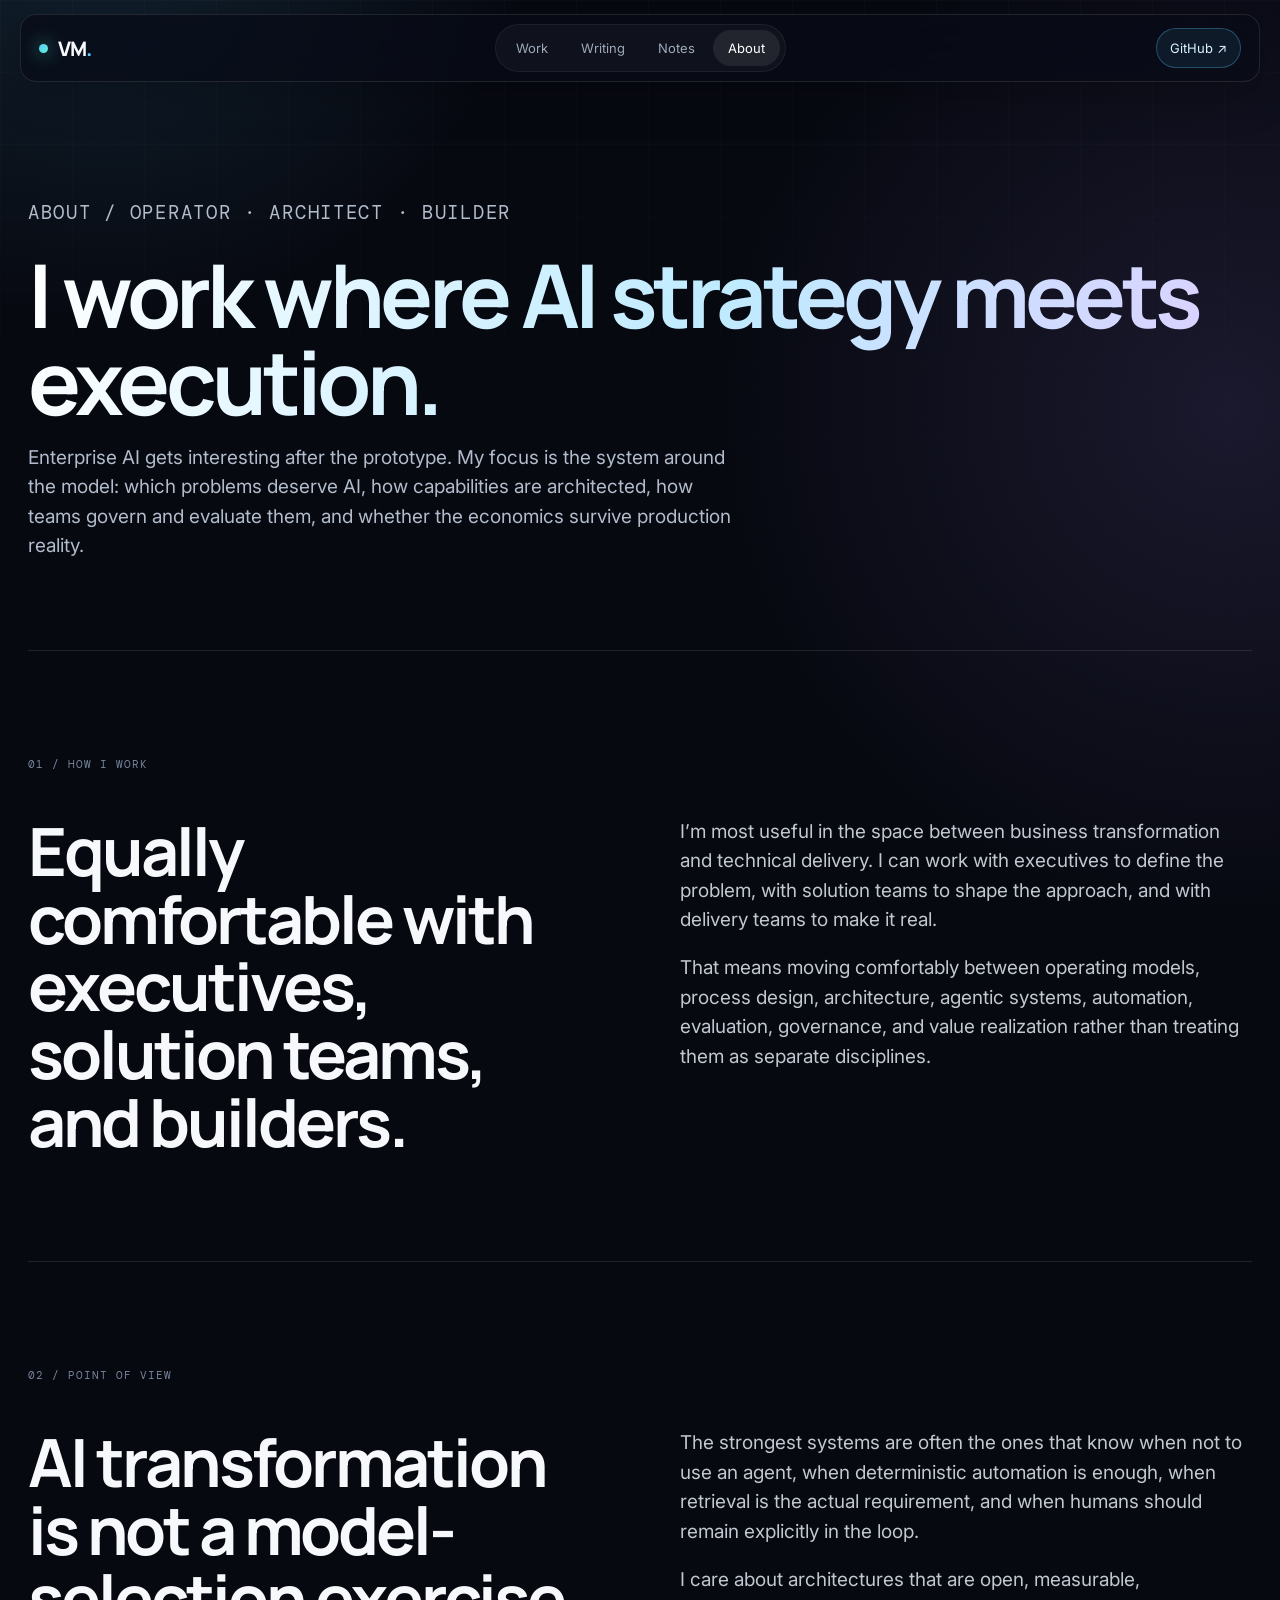
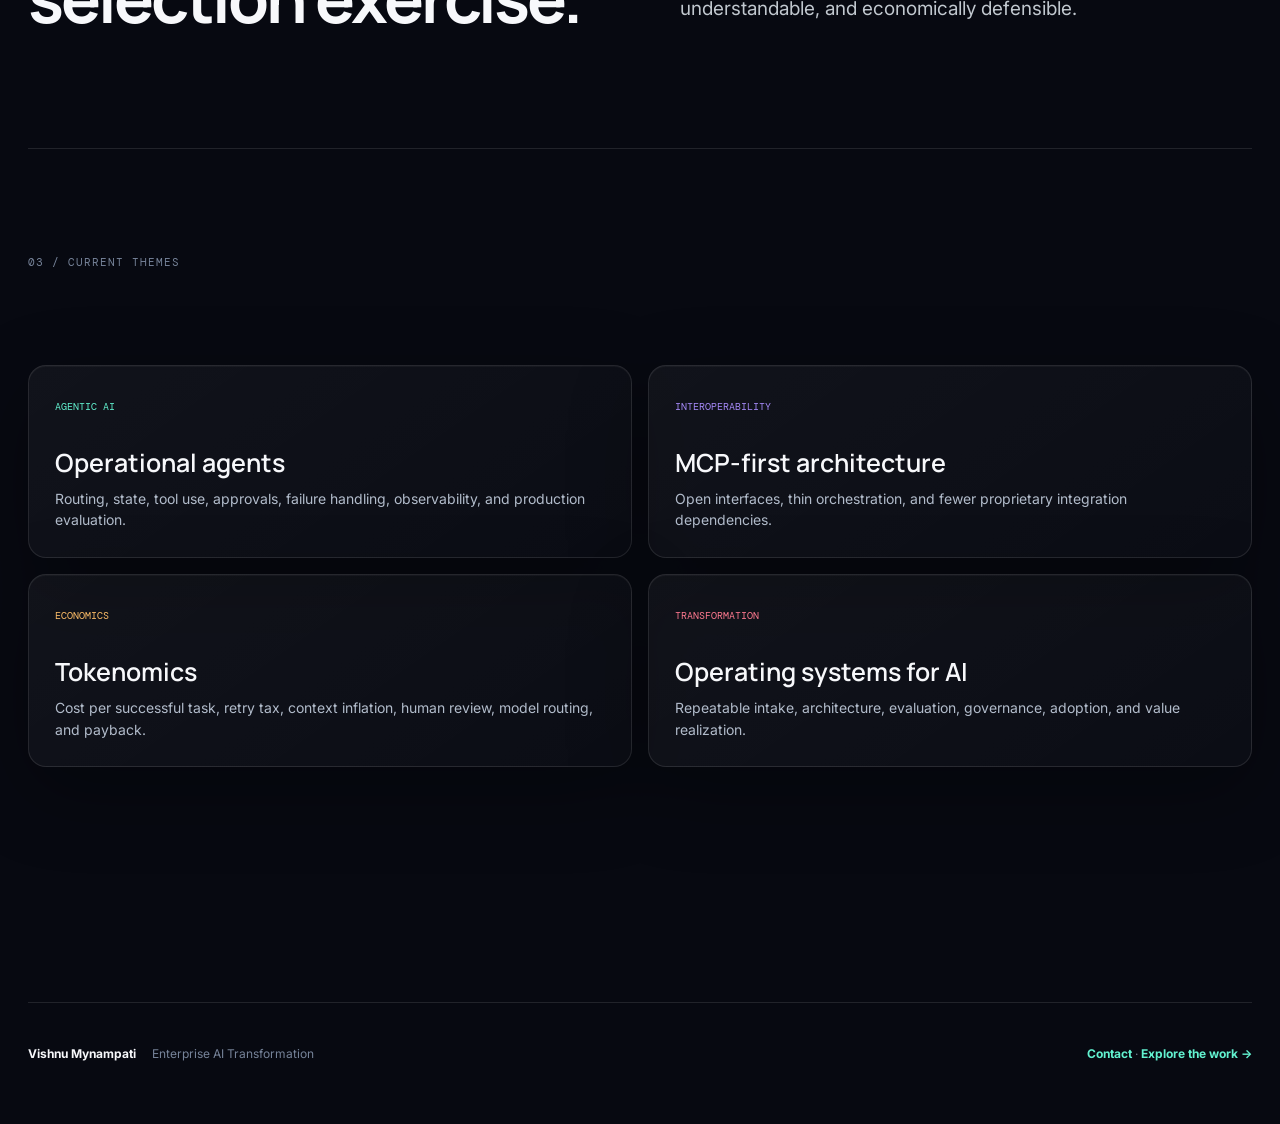
==== commit 5bf882d8: "Add consultation and contact links" ====
--- a/about.html
+++ b/about.html
@@ -20,7 +20,7 @@
     <section class="manifesto wrap section"><p class="section-index">02 / POINT OF VIEW</p><div class="manifesto-grid"><h2>AI transformation is not a model-selection exercise.</h2><div class="manifesto-copy"><p>The strongest systems are often the ones that know when not to use an agent, when deterministic automation is enough, when retrieval is the actual requirement, and when humans should remain explicitly in the loop.</p><p>I care about architectures that are open, measurable, understandable, and economically defensible.</p></div></div></section>
     <section class="section wrap"><p class="section-index">03 / CURRENT THEMES</p><div class="note-list"><div class="note-card"><span>AGENTIC AI</span><h2>Operational agents</h2><p>Routing, state, tool use, approvals, failure handling, observability, and production evaluation.</p></div><div class="note-card"><span>INTEROPERABILITY</span><h2>MCP-first architecture</h2><p>Open interfaces, thin orchestration, and fewer proprietary integration dependencies.</p></div><div class="note-card"><span>ECONOMICS</span><h2>Tokenomics</h2><p>Cost per successful task, retry tax, context inflation, human review, model routing, and payback.</p></div><div class="note-card"><span>TRANSFORMATION</span><h2>Operating systems for AI</h2><p>Repeatable intake, architecture, evaluation, governance, adoption, and value realization.</p></div></div></section>
   </main>
-  <footer class="footer wrap"><div><strong>Vishnu Mynampati</strong><span>Enterprise AI Transformation</span></div><div><a class="text-link" href="work.html">Explore the work →</a></div></footer>
+  <footer class="footer wrap"><div><strong>Vishnu Mynampati</strong><span>Enterprise AI Transformation</span></div><div><a class="text-link" href="index.html#contact">Contact</a> · <a class="text-link" href="work.html">Explore the work →</a></div></footer>
   <script src="site.js" defer></script>
 </body>
 </html>
--- a/experience.css
+++ b/experience.css
@@ -93,7 +93,7 @@
 .cinema-hero::before{content:"";position:absolute;inset:3% -12% 0 42%;z-index:-1;background:radial-gradient(circle at 45% 40%,rgba(90,200,255,.16),transparent 38%),radial-gradient(circle at 74% 55%,rgba(167,139,250,.18),transparent 31%);filter:blur(12px)}
 .hero-copy h1{font:750 clamp(60px,7.4vw,104px)/.92 Manrope,sans-serif;letter-spacing:-.066em;margin:24px 0 27px;max-width:870px}
 .hero-copy .home-lede{font-size:20px;line-height:1.65;max-width:720px;color:#bdc7d6;margin:0}
-.hero-copy .hero-actions{margin-top:33px}
+.hero-copy .hero-actions{flex-wrap:wrap;margin-top:33px}
 .hero-proof{display:flex;gap:20px;flex-wrap:wrap;margin-top:38px;color:var(--muted2);font:10px "DM Mono",monospace;text-transform:uppercase;letter-spacing:.07em}
 .hero-proof span{display:flex;gap:8px;align-items:center}
 .hero-proof span::before{content:"";width:6px;height:6px;border-radius:50%;background:var(--accent);box-shadow:0 0 12px rgba(98,242,208,.6)}
@@ -254,6 +254,18 @@
 .note-list{gap:16px}.note-card{border-radius:18px;background:linear-gradient(145deg,rgba(255,255,255,.045),rgba(255,255,255,.018));transition:transform .2s ease,border-color .2s ease}.note-card:nth-child(4n+2) span{color:var(--violet)}.note-card:nth-child(4n+3) span{color:var(--amber)}.note-card:nth-child(4n) span{color:var(--coral)}.note-card:hover{transform:translateY(-5px);border-color:rgba(255,255,255,.25)}
 .footer{margin-top:30px;border-top-color:var(--line)}
 
+#contact {
+  scroll-margin-top: 100px;
+}
+
+.contact-details {
+  display: flex;
+  flex-wrap: wrap;
+  gap: 8px 24px;
+  margin: 0 0 24px;
+  font-style: normal;
+}
+
 @keyframes pulse{0%,100%{box-shadow:0 0 0 0 rgba(98,242,208,.5)}50%{box-shadow:0 0 0 8px rgba(98,242,208,0)}}
 @keyframes float{0%,100%{transform:translateY(0) rotate(0)}50%{transform:translateY(-13px) rotate(3deg)}}
 
